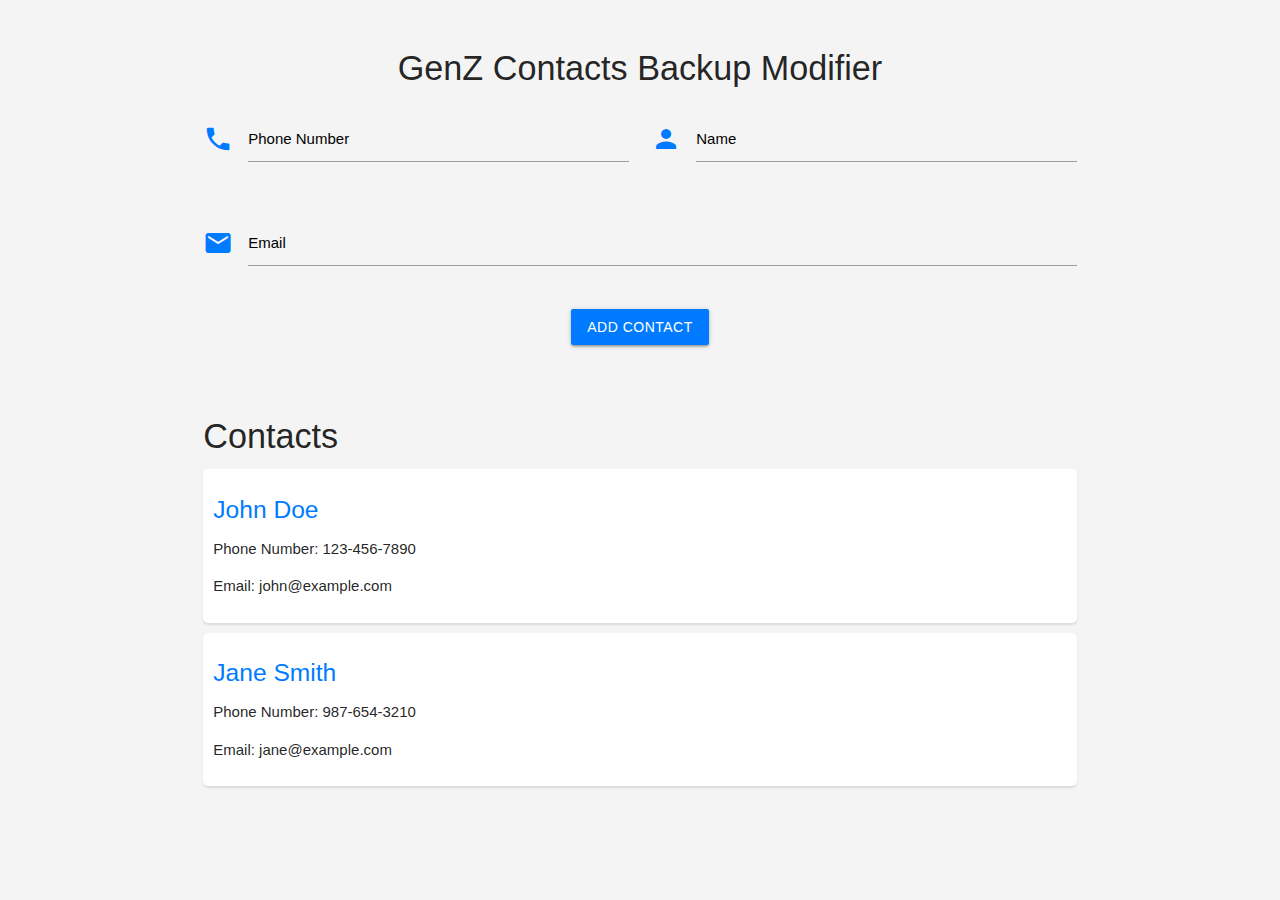
==== static/index.html @ 4b8dcdd8 "HTML with dummy data" ====
<!DOCTYPE html>
<html lang="en">
<head>
    <meta charset="UTF-8">
    <meta name="viewport" content="width=device-width, initial-scale=1.0">
    <title>GenZ CBS</title>
    <!-- Material Icons -->
    <link href="https://fonts.googleapis.com/icon?family=Material+Icons" rel="stylesheet">
    <!-- Materialize CSS -->
    <link rel="stylesheet" href="https://cdnjs.cloudflare.com/ajax/libs/materialize/1.0.0/css/materialize.min.css">
    <link rel="stylesheet" href="./genz_cbms.css">
</head>
<body>
    <div class="container">
        <h4 class="center-align">GenZ Contacts Backup Modifier</h4>
        <div class="row">
            <form class="col s12">
                <div class="row">
                    <div class="input-field col s12 m6">
                        <i class="material-icons prefix">phone</i>
                        <input id="phone_number" type="text" class="validate">
                        <label for="phone_number">Phone Number</label>
                    </div>
                    <div class="input-field col s12 m6">
                        <i class="material-icons prefix">person</i>
                        <input id="name" type="text" class="validate">
                        <label for="name">Name</label>
                    </div>
                </div>
                <div class="row">
                    <div class="input-field col s12">
                        <i class="material-icons prefix">email</i>
                        <input id="email" type="email" class="validate">
                        <label for="email">Email</label>
                    </div>
                </div>
                <div class="row center-align">
                    <button class="btn waves-effect waves-light" type="submit" name="action">Add Contact</button>
                </div>
            </form>
        </div>
        <div class="row contact-list">
            <div id="contact" class="col s12">
                <h4>Contacts</h4>
                <div class="contact-item">
                    <h5>John Doe</h5>
                    <p>Phone Number: 123-456-7890</p>
                    <p>Email: john@example.com</p>
                </div>
                <div class="contact-item">
                    <h5>Jane Smith</h5>
                    <p>Phone Number: 987-654-3210</p>
                    <p>Email: jane@example.com</p>
                </div>
                <!-- Dummy data for demonstration -->
            </div>
        </div>
    </div>
    <!-- Materialize JS -->
    <script src="https://cdnjs.cloudflare.com/ajax/libs/materialize/1.0.0/js/materialize.min.js"></script>
    <script>

    </script>
</body>
</html>
---- static/genz_cbms.css ----
body {
    background-color: #f4f4f4;
}
.container {
    margin-top: 50px;
}
.input-field label {
    color: #000;
}
.input-field input[type=text]:focus + label {
    color: #007bff !important;
}
.input-field input[type=email]:focus + label {
    color: #007bff !important;
}
.input-field input[type=text]:focus {
    border-bottom: 1px solid #007bff !important;
    box-shadow: 0 1px 0 0 #007bff !important;
}
.input-field input[type=email]:focus {
    border-bottom: 1px solid #007bff !important;
    box-shadow: 0 1px 0 0 #007bff !important;
}
.input-field .material-icons.prefix {
    color: #007bff;
}
.btn {
    background-color: #007bff;
}
.btn:hover {
    background-color: #0056b3;
}
.contact-list {
    margin-top: 30px;
}
.contact-item {
    padding: 10px;
    background-color: #fff;
    border-radius: 5px;
    margin-bottom: 10px;
    box-shadow: 0 2px 2px rgba(0,0,0,0.1);
}
.contact-item h5 {
    margin-bottom: 5px;
    color: #007bff;
}
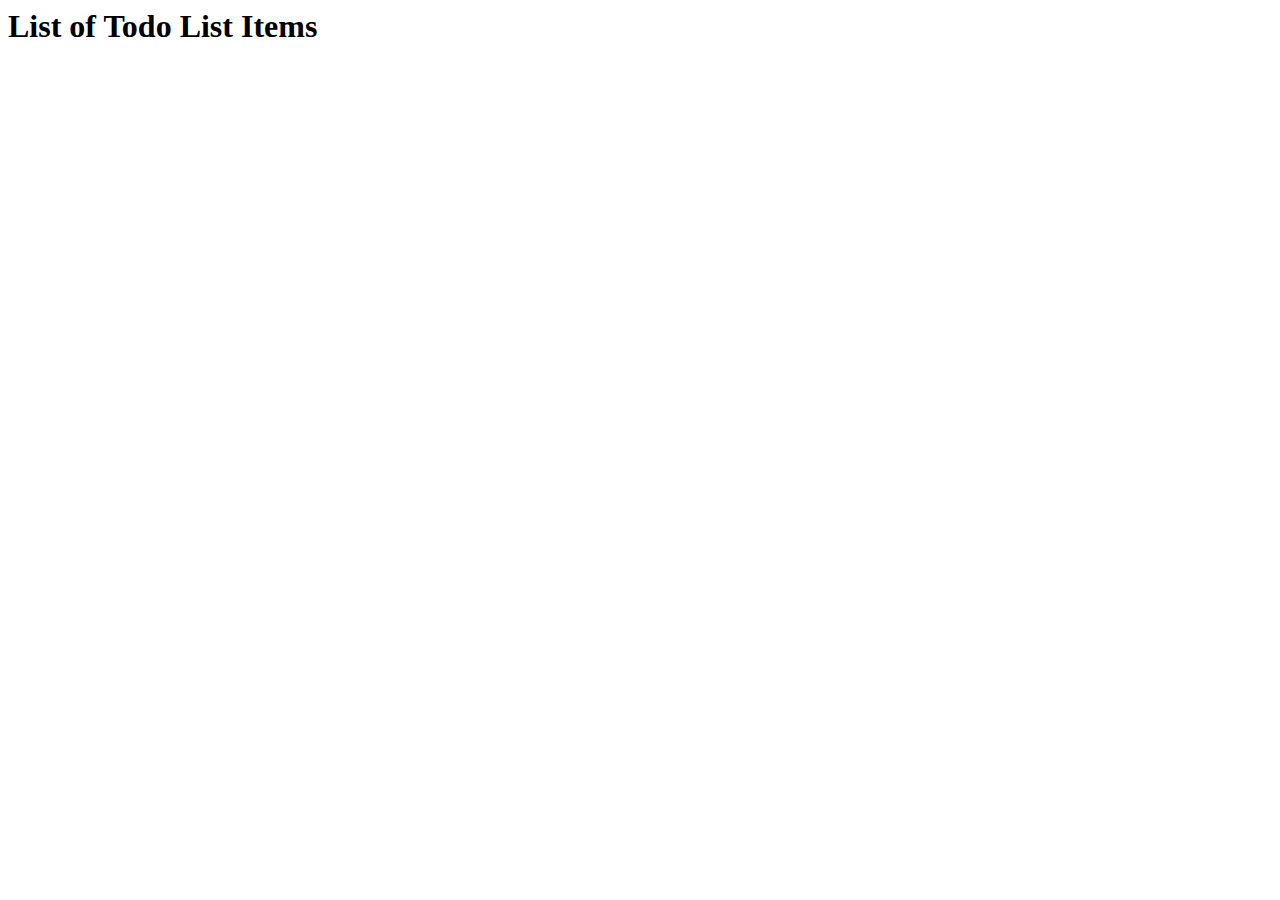
==== commit 0bc7c36e: "Added a GET request method to get the data and render it" ====
--- a/static/index.html
+++ b/static/index.html
@@ -1,65 +1,31 @@
-<!DOCTYPE html>
-<html lang="en">
-<head>
-    <meta charset="UTF-8">
-    <meta name="viewport" content="width=device-width, initial-scale=1.0">
-    <title>GenZ CBS</title>
-    <!-- Material Icons -->
-    <link href="https://fonts.googleapis.com/icon?family=Material+Icons" rel="stylesheet">
-    <!-- Materialize CSS -->
-    <link rel="stylesheet" href="https://cdnjs.cloudflare.com/ajax/libs/materialize/1.0.0/css/materialize.min.css">
-    <link rel="stylesheet" href="./genz_cbms.css">
-</head>
-<body>
-    <div class="container">
-        <h4 class="center-align">GenZ Contacts Backup Modifier</h4>
-        <div class="row">
-            <form class="col s12">
-                <div class="row">
-                    <div class="input-field col s12 m6">
-                        <i class="material-icons prefix">phone</i>
-                        <input id="phone_number" type="text" class="validate">
-                        <label for="phone_number">Phone Number</label>
-                    </div>
-                    <div class="input-field col s12 m6">
-                        <i class="material-icons prefix">person</i>
-                        <input id="name" type="text" class="validate">
-                        <label for="name">Name</label>
-                    </div>
-                </div>
-                <div class="row">
-                    <div class="input-field col s12">
-                        <i class="material-icons prefix">email</i>
-                        <input id="email" type="email" class="validate">
-                        <label for="email">Email</label>
-                    </div>
-                </div>
-                <div class="row center-align">
-                    <button class="btn waves-effect waves-light" type="submit" name="action">Add Contact</button>
-                </div>
-            </form>
-        </div>
-        <div class="row contact-list">
-            <div id="contact" class="col s12">
-                <h4>Contacts</h4>
-                <div class="contact-item">
-                    <h5>John Doe</h5>
-                    <p>Phone Number: 123-456-7890</p>
-                    <p>Email: john@example.com</p>
-                </div>
-                <div class="contact-item">
-                    <h5>Jane Smith</h5>
-                    <p>Phone Number: 987-654-3210</p>
-                    <p>Email: jane@example.com</p>
-                </div>
-                <!-- Dummy data for demonstration -->
-            </div>
-        </div>
-    </div>
-    <!-- Materialize JS -->
-    <script src="https://cdnjs.cloudflare.com/ajax/libs/materialize/1.0.0/js/materialize.min.js"></script>
-    <script>
+<html>
+    <head>
+        <title>
+            GenZ TDL
+        </title>
+    </head>
+    <body>
+        <h1>List of Todo List Items</h1>
+        <ol id="todo_list"></ol>
+        <script>
+            // Send a GET request to GenZ API
+            fetch("http://localhost:8080/api/v1/todoRecords")
+            .then((response) => {
+                return response.json();
+            }).then((jsonResponse) => {
+                let todo_list = document.getElementById("todo_list");
+                
 
-    </script>
-</body>
-</html>
+                jsonResponse.data.forEach((item) => {
+                    let new_item = document.createElement("li");
+                    new_item.innerHTML = `${item.description} <--> ${item.status}`;
+                    todo_list.append(new_item);
+                    console.log(item);
+                });
+            });
+
+            console.log("Hello WOrld");
+
+        </script>
+    </body>
+</html>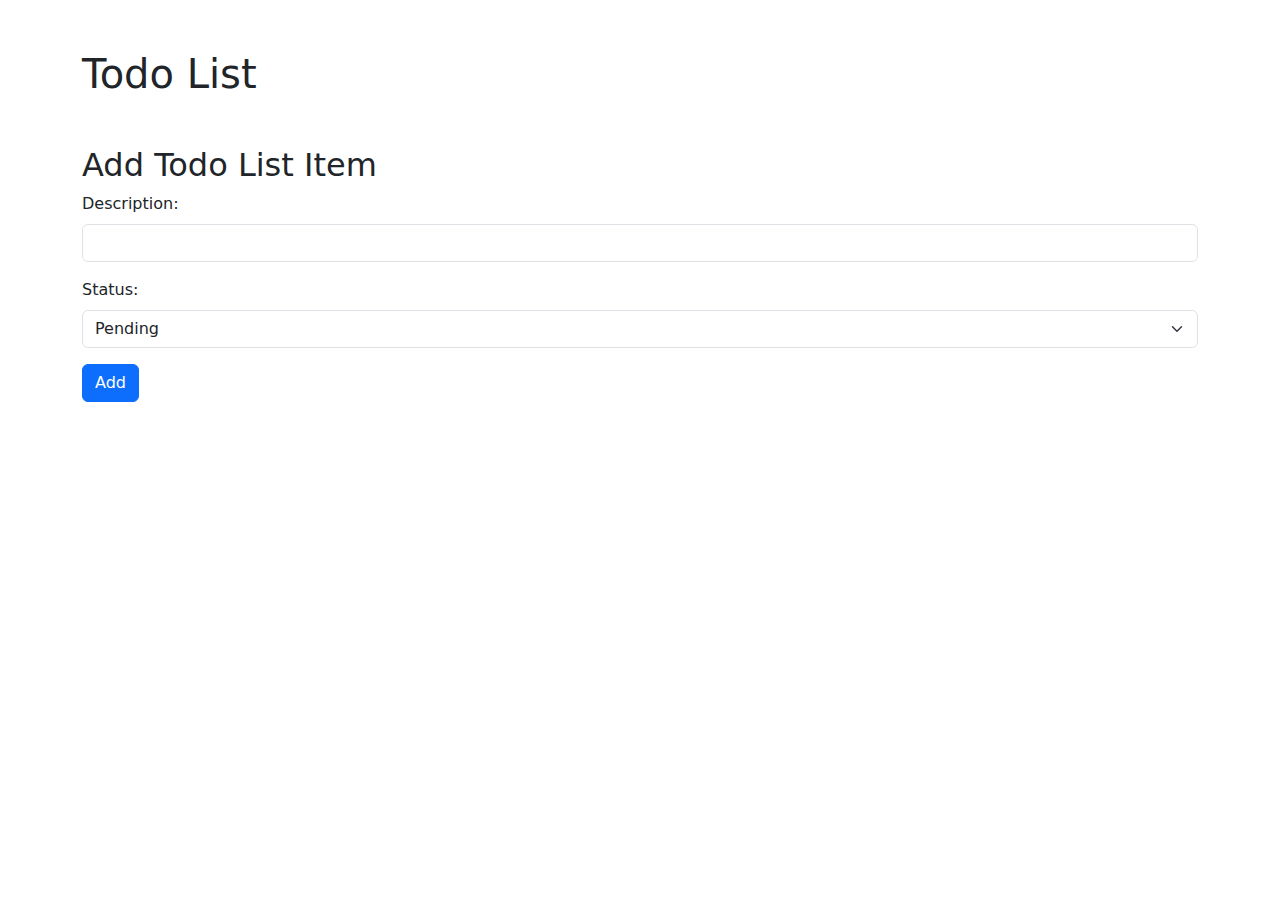
==== commit a3687a1e: "Updated the colors" ====
--- a/static/index.html
+++ b/static/index.html
@@ -1,31 +1,94 @@
-<html>
-    <head>
-        <title>
-            GenZ TDL
-        </title>
-    </head>
-    <body>
-        <h1>List of Todo List Items</h1>
-        <ol id="todo_list"></ol>
-        <script>
-            // Send a GET request to GenZ API
-            fetch("http://localhost:8080/api/v1/todoRecords")
-            .then((response) => {
-                return response.json();
-            }).then((jsonResponse) => {
-                let todo_list = document.getElementById("todo_list");
-                
+<!DOCTYPE html>
+<html lang="en">
+<head>
+    <meta charset="UTF-8">
+    <meta name="viewport" content="width=device-width, initial-scale=1.0">
+    <title>GenZ TDL</title>
+    <!-- Bootstrap CSS -->
+    <link href="https://cdn.jsdelivr.net/npm/bootstrap@5.3.0-alpha1/dist/css/bootstrap.min.css" rel="stylesheet">
+    <style>
+        .container {
+            margin-top: 50px;
+        }
+    </style>
+</head>
+<body>
+    <div class="container">
+        <h1 class="mb-4">Todo List</h1>
+        <!-- Todo List Display -->
+        <div class="row">
+            <div class="col">
+                <ul id="todo_list" class="list-group">
+                    <!-- Todo list items will be added dynamically here -->
+                </ul>
+            </div>
+        </div>
+        <!-- Todo List Form -->
+        <div class="row mt-4">
+            <div class="col">
+                <h2>Add Todo List Item</h2>
+                <form id="todo_form">
+                    <div class="mb-3">
+                        <label for="description" class="form-label">Description:</label>
+                        <input type="text" class="form-control" id="description" required>
+                    </div>
+                    <div class="mb-3">
+                        <label for="status" class="form-label">Status:</label>
+                        <select class="form-select" id="status" required>
+                            <option value="Pending">Pending</option>
+                            <option value="Completed">Completed</option>
+                        </select>
+                    </div>
+                    <button type="submit" class="btn btn-primary">Add</button>
+                </form>
+            </div>
+        </div>
+    </div>
 
-                jsonResponse.data.forEach((item) => {
-                    let new_item = document.createElement("li");
-                    new_item.innerHTML = `${item.description} <--> ${item.status}`;
-                    todo_list.append(new_item);
-                    console.log(item);
-                });
+    <!-- Bootstrap JS (optional if you need JS features) -->
+    <script src="https://cdn.jsdelivr.net/npm/bootstrap@5.3.0-alpha1/dist/js/bootstrap.bundle.min.js"></script>
+    <script>
+        document.getElementById("todo_form").addEventListener("submit", function(event) {
+            event.preventDefault();
+            // Get form values
+            let description = document.getElementById("description").value;
+            let status = document.getElementById("status").value;
+            // Create new todo list item
+            let new_item = document.createElement("li");
+            new_item.className = "list-group-item";
+            new_item.innerHTML = `${description} - ${status}`;
+            // Append new item to the todo list
+            document.getElementById("todo_list").appendChild(new_item);
+            // Clear form inputs
+            document.getElementById("description").value = "";
+            document.getElementById("status").value = "Pending";
+        });
+
+        // Fetch todo list items from GenZ API
+        fetch("http://localhost:8080/api/v1/todoRecords")
+        .then(response => response.json())
+        .then(jsonResponse => {
+            let todo_list = document.getElementById("todo_list");
+            jsonResponse.data.forEach(item => {
+                let new_item = document.createElement("li");
+                let status_span = document.createElement("span");
+
+                if (item.status.trim() === "completed") {
+                    status_span.className = "btn btn-primary";
+                    status_span.innerHTML = "Completed";
+                } else {
+                    status_span.className = "btn btn-warning";
+                    status_span.innerHTML = "Pending";
+                }
+
+                // <span class="label label-success">Success</span>
+                new_item.className = "list-group-item";
+                new_item.innerHTML = `${item.description} `;
+                new_item.append(status_span);
+
+                todo_list.appendChild(new_item);
             });
-
-            console.log("Hello WOrld");
-
-        </script>
-    </body>
-</html>+        });
+    </script>
+</body>
+</html>
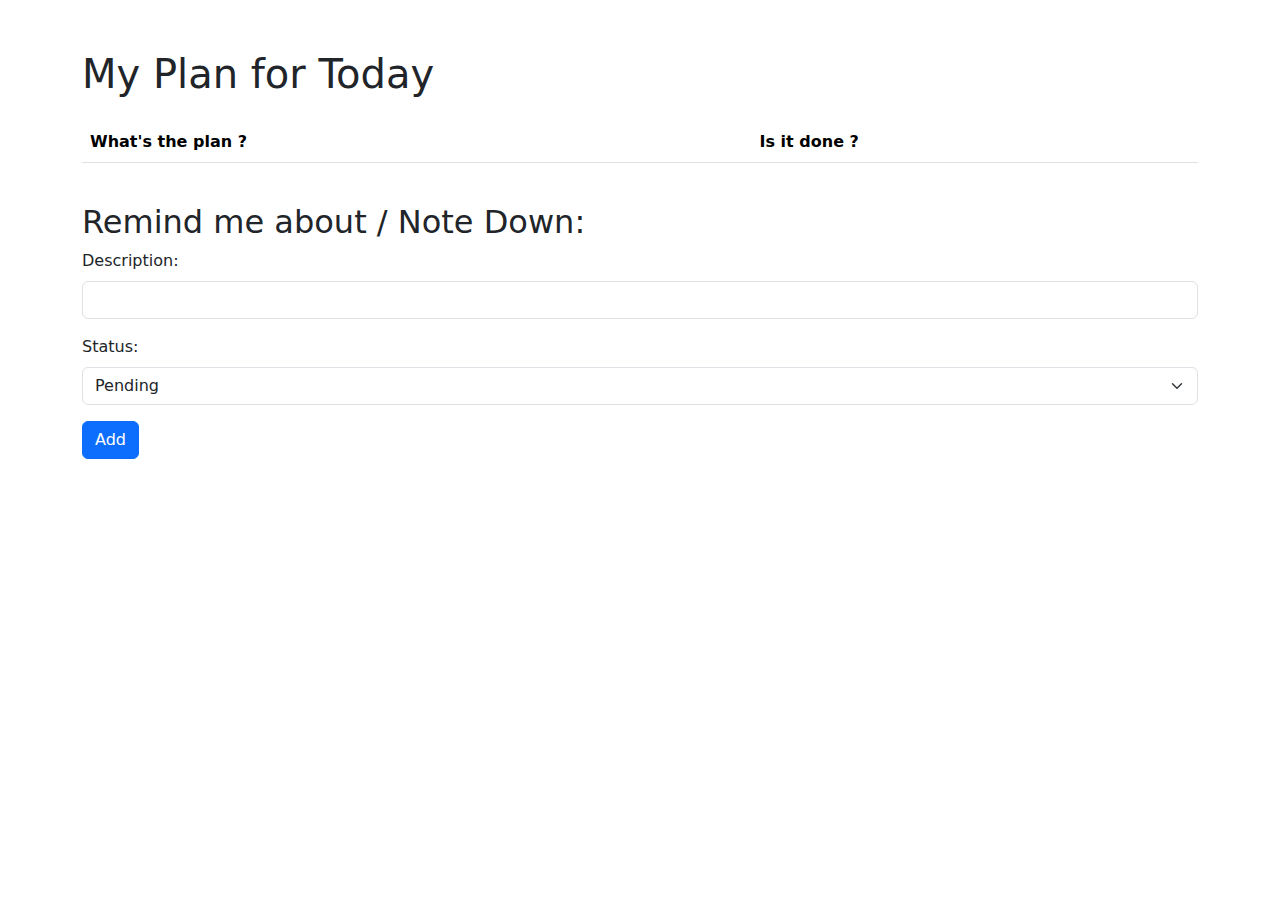
==== commit d6d4f497: "UI can send POST and GET ALL requests" ====
--- a/static/index.html
+++ b/static/index.html
@@ -14,19 +14,27 @@
 </head>
 <body>
     <div class="container">
-        <h1 class="mb-4">Todo List</h1>
+        <h1 class="mb-4">My Plan for Today</h1>
         <!-- Todo List Display -->
         <div class="row">
             <div class="col">
-                <ul id="todo_list" class="list-group">
-                    <!-- Todo list items will be added dynamically here -->
-                </ul>
+                <table id="todo_table" class="table">
+                    <thead>
+                        <tr>
+                            <th>What's the plan ?</th>
+                            <th>Is it done ?</th>
+                        </tr>
+                    </thead>
+                    <tbody>
+                        <!-- Todo list items will be added dynamically here -->
+                    </tbody>
+                </table>
             </div>
         </div>
         <!-- Todo List Form -->
         <div class="row mt-4">
             <div class="col">
-                <h2>Add Todo List Item</h2>
+                <h2>Remind me about / Note Down:</h2>
                 <form id="todo_form">
                     <div class="mb-3">
                         <label for="description" class="form-label">Description:</label>
@@ -53,40 +61,66 @@
             // Get form values
             let description = document.getElementById("description").value;
             let status = document.getElementById("status").value;
-            // Create new todo list item
-            let new_item = document.createElement("li");
-            new_item.className = "list-group-item";
-            new_item.innerHTML = `${description} - ${status}`;
-            // Append new item to the todo list
-            document.getElementById("todo_list").appendChild(new_item);
-            // Clear form inputs
-            document.getElementById("description").value = "";
-            document.getElementById("status").value = "Pending";
+            
+            // Send a POST request to save the data
+            const myHeaders = new Headers();
+            myHeaders.append("Content-Type", "application/json");
+
+            const raw = JSON.stringify({
+                "description": description.trim().toLowerCase(),
+                "status": status.trim().toLowerCase()
+            });
+
+            const requestOptions = {
+                method: "POST",
+                headers: myHeaders,
+                body: raw,
+                redirect: "follow"
+            };
+
+            fetch("http://localhost:8080/api/v1/todoRecords", requestOptions)
+            .then((response) => response.json())
+            .then((result) => {
+                // Create new todo list row
+                let todo_table = document.getElementById("todo_table");
+                let newRow = todo_table.insertRow();
+                let cell1 = newRow.insertCell(0);
+                let cell2 = newRow.insertCell(1);
+                
+                // Update the table
+                cell1.innerHTML = description;
+
+                status = status.trim().toUpperCase()
+                status_class = "btn btn-warning";
+                if (status === "COMPLETED") {
+                    status_class = "btn btn-success";
+                }
+                cell2.innerHTML = `<span class="${status_class}">${status}</span>`;
+
+                // Clear form inputs
+                document.getElementById("description").value = "";
+                document.getElementById("status").value = "Pending";
+            })
+            .catch((error) => console.error(error));
         });
 
         // Fetch todo list items from GenZ API
         fetch("http://localhost:8080/api/v1/todoRecords")
         .then(response => response.json())
         .then(jsonResponse => {
-            let todo_list = document.getElementById("todo_list");
+            let todo_table = document.getElementById("todo_table");
             jsonResponse.data.forEach(item => {
-                let new_item = document.createElement("li");
-                let status_span = document.createElement("span");
+                let newRow = todo_table.insertRow();
+                let cell1 = newRow.insertCell(0);
+                let cell2 = newRow.insertCell(1);
+                cell1.innerHTML = item.description;
 
-                if (item.status.trim() === "completed") {
-                    status_span.className = "btn btn-primary";
-                    status_span.innerHTML = "Completed";
-                } else {
-                    status_span.className = "btn btn-warning";
-                    status_span.innerHTML = "Pending";
+                item.status = item.status.trim().toUpperCase()
+                status_class = "btn btn-warning";
+                if (item.status === "COMPLETED") {
+                    status_class = "btn btn-success";
                 }
-
-                // <span class="label label-success">Success</span>
-                new_item.className = "list-group-item";
-                new_item.innerHTML = `${item.description} `;
-                new_item.append(status_span);
-
-                todo_list.appendChild(new_item);
+                cell2.innerHTML = `<span class="${status_class}">${item.status}</span>`;
             });
         });
     </script>
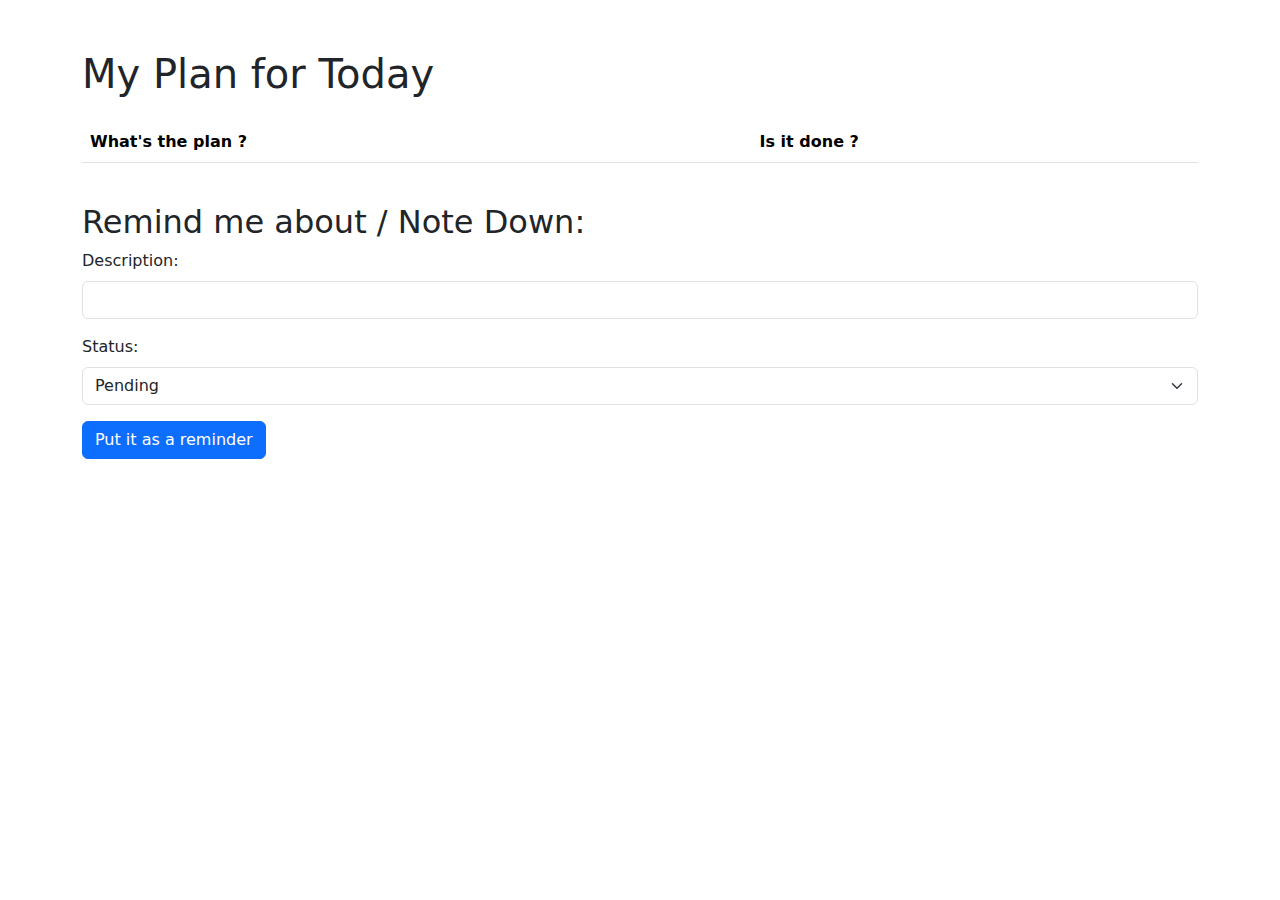
==== commit 420560da: "Upodate the label of a button" ====
--- a/static/index.html
+++ b/static/index.html
@@ -47,7 +47,7 @@
                             <option value="Completed">Completed</option>
                         </select>
                     </div>
-                    <button type="submit" class="btn btn-primary">Add</button>
+                    <button type="submit" class="btn btn-primary">Put it as a reminder</button>
                 </form>
             </div>
         </div>
